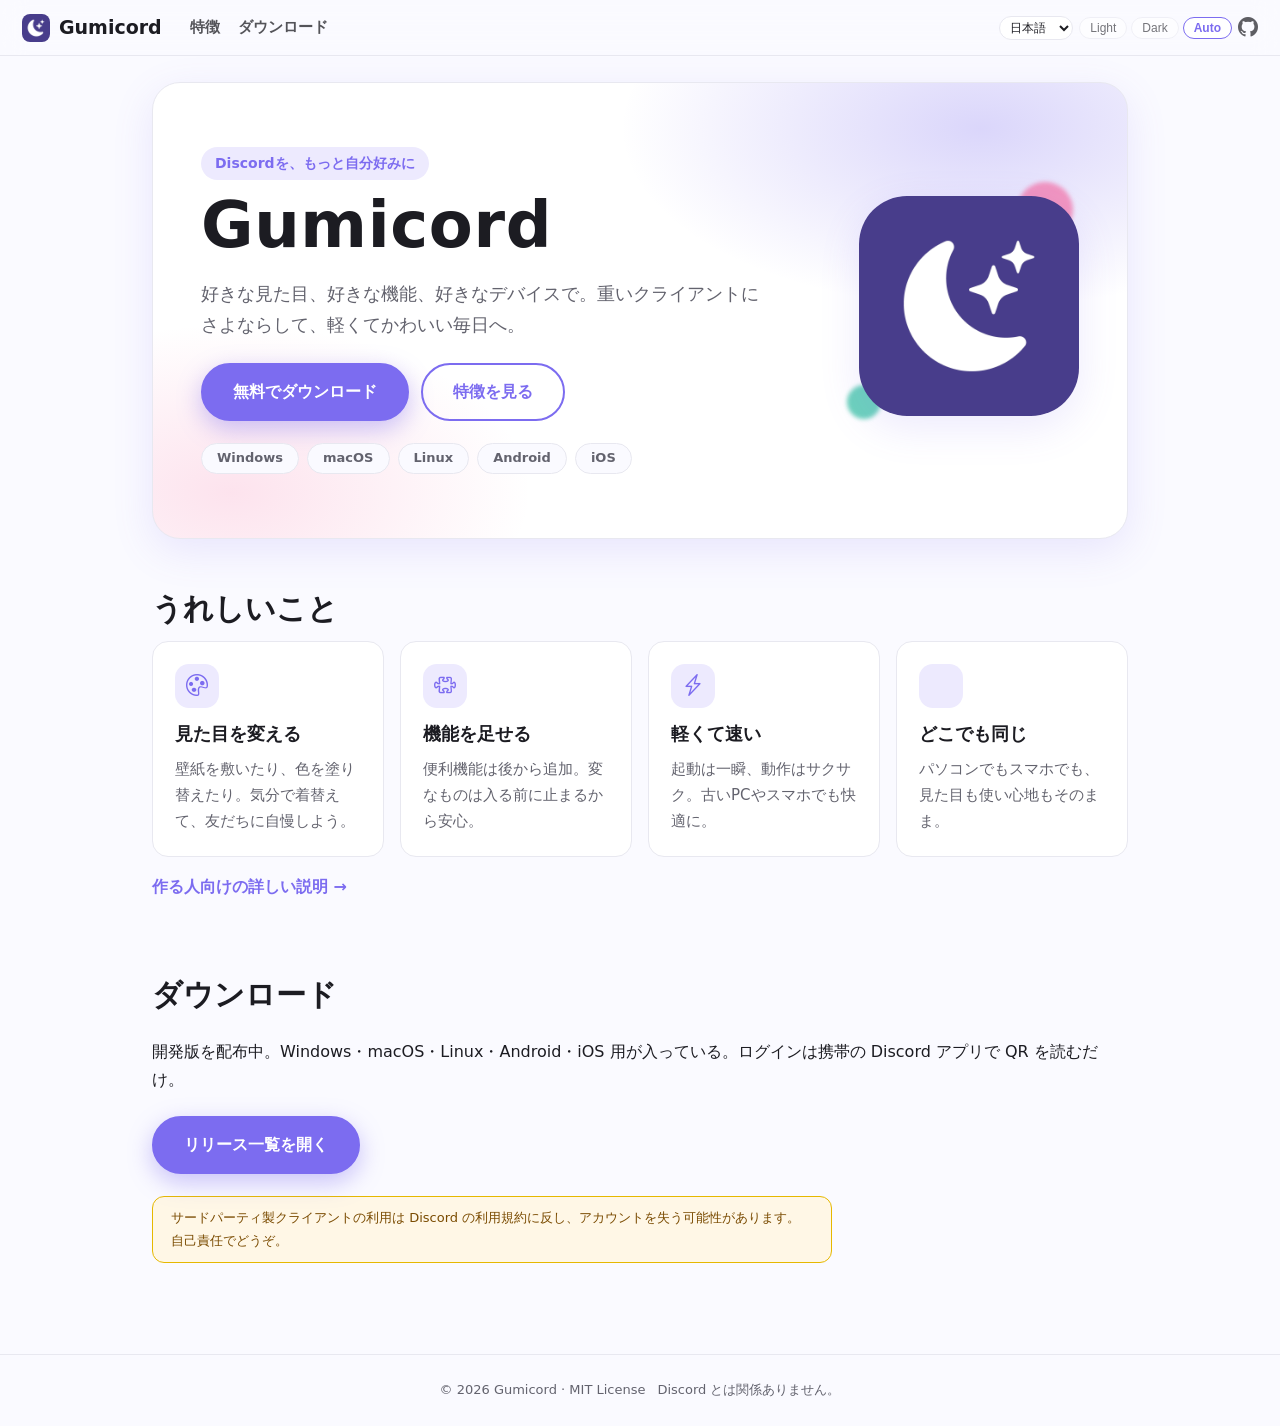
==== ja/index.html @ 81ace767 "feat: English-first with Japanese page, SEO, OGP, icons, no demo" ====
<!DOCTYPE html>
<html lang="ja" data-theme="light">
<head>
  <meta charset="UTF-8">
  <title>Gumicord — Discordを、もっと自分好みに</title>
  <meta name="viewport" content="width=device-width, initial-scale=1.0">
  <meta name="description" content="Gumicord はテーマとプラグインで自分好みに育てる Discord クライアント。Windows・macOS・Linux・Android・iOS に対応。">
  <link rel="canonical" href="https://gumicord.github.io/ja/">
  <link rel="alternate" hreflang="en" href="https://gumicord.github.io/">
  <link rel="alternate" hreflang="ja" href="https://gumicord.github.io/ja/">
  <link rel="alternate" hreflang="x-default" href="https://gumicord.github.io/">
  <meta property="og:type" content="website">
  <meta property="og:site_name" content="Gumicord">
  <meta property="og:title" content="Gumicord — Discordを、もっと自分好みに">
  <meta property="og:description" content="テーマとプラグインで育てる Discord クライアント。Windows・macOS・Linux・Android・iOS に対応。">
  <meta property="og:url" content="https://gumicord.github.io/ja/">
  <meta property="og:image" content="https://gumicord.github.io/assets/app-icon-desktop.png">
  <meta property="og:locale" content="ja_JP">
  <meta name="twitter:card" content="summary">
  <meta name="twitter:title" content="Gumicord — Discordを、もっと自分好みに">
  <meta name="twitter:description" content="テーマとプラグインで育てる Discord クライアント。Windows・macOS・Linux・Android・iOS に対応。">
  <meta name="twitter:image" content="https://gumicord.github.io/assets/app-icon-desktop.png">
  <meta name="theme-color" content="#7c6cf0">
  <meta name="color-scheme" content="light dark">
  <link rel="icon" href="../assets/app-icon-desktop.png">
  <link rel="stylesheet" href="https://cdn.jsdelivr.net/npm/bootstrap-icons@1/font/bootstrap-icons.min.css">
  <link rel="stylesheet" href="../css/styles.css">
</head>
<body>
  <header class="top">
    <a class="brand" href="#top">
      <img src="../assets/app-icon-desktop.png" alt="" width="28" height="28">
      <span>Gumicord</span>
    </a>
    <nav class="links">
      <a href="#features">特徴</a>
      <a href="#download">ダウンロード</a>
    </nav>
    <div class="controls">
      <select id="lang-select" aria-label="Language">
        <option value="ja" selected>日本語</option>
        <option value="en">English</option>
      </select>
      <div class="theme-switch" role="group" aria-label="Color theme">
        <button type="button" data-mode="light" aria-pressed="false">Light</button>
        <button type="button" data-mode="dark" aria-pressed="false">Dark</button>
        <button type="button" data-mode="auto" aria-pressed="true">Auto</button>
      </div>
      <a class="github-mark" href="https://github.com/gumicord/gumicord" target="_blank" rel="noopener" aria-label="GitHub repository">
        <i class="bi bi-github" style="font-size: 20px;"></i>
      </a>
    </div>
  </header>

  <main id="top">
    <section class="hero">
      <div class="hero-inner">
        <div class="hero-copy">
          <p class="eyebrow">Discordを、もっと自分好みに</p>
          <h1>Gumicord</h1>
          <p class="tagline">好きな見た目、好きな機能、好きなデバイスで。重いクライアントにさよならして、軽くてかわいい毎日へ。</p>
          <div class="cta">
            <a class="btn primary" href="https://github.com/gumicord/gumicord-nightly/releases">無料でダウンロード</a>
            <a class="btn ghost" href="#features">特徴を見る</a>
          </div>
          <ul class="platforms" aria-label="Platforms">
            <li>Windows</li><li>macOS</li><li>Linux</li><li>Android</li><li>iOS</li>
          </ul>
        </div>
        <div class="hero-art" aria-hidden="true">
          <div class="orb orb-a"></div>
          <div class="orb orb-b"></div>
          <img src="../assets/app-icon-desktop.png" alt="">
        </div>
      </div>
    </section>

    <section id="features" class="block">
      <h2>うれしいこと</h2>
      <div class="grid">
        <article>
          <div class="icon"><i class="bi bi-palette"></i></div>
          <h3>見た目を変える</h3>
          <p>壁紙を敷いたり、色を塗り替えたり。気分で着替えて、友だちに自慢しよう。</p>
        </article>
        <article>
          <div class="icon"><i class="bi bi-puzzle"></i></div>
          <h3>機能を足せる</h3>
          <p>便利機能は後から追加。変なものは入る前に止まるから安心。</p>
        </article>
        <article>
          <div class="icon"><i class="bi bi-lightning-charge"></i></div>
          <h3>軽くて速い</h3>
          <p>起動は一瞬、動作はサクサク。古いPCやスマホでも快適に。</p>
        </article>
        <article>
          <div class="icon"><i class="bi bi-devices"></i></div>
          <h3>どこでも同じ</h3>
          <p>パソコンでもスマホでも、見た目も使い心地もそのまま。</p>
        </article>
      </div>
      <p class="more"><a href="https://gumicord.github.io/api-docs/">作る人向けの詳しい説明 →</a></p>
    </section>

    <section id="download" class="block">
      <h2>ダウンロード</h2>
      <p>開発版を配布中。Windows・macOS・Linux・Android・iOS 用が入っている。ログインは携帯の Discord アプリで QR を読むだけ。</p>
      <div class="cta">
        <a class="btn primary" href="https://github.com/gumicord/gumicord-nightly/releases">リリース一覧を開く</a>
      </div>
      <p class="warn small">サードパーティ製クライアントの利用は Discord の利用規約に反し、アカウントを失う可能性があります。自己責任でどうぞ。</p>
    </section>
  </main>

  <footer>
    <span>© 2026 Gumicord · MIT License</span>
    <span class="disclaimer">Discord とは関係ありません。</span>
  </footer>

  <script src="../js/app.js"></script>
</body>
</html>
---- css/styles.css ----
:root {
  --bg: #fafaff;
  --fg: #1c1c22;
  --muted: #63636e;
  --card: #ffffff;
  --border: #e8e8f0;
  --accent: #7c6cf0;
  --accent-soft: #edeafe;
  --accent-fg: #ffffff;
  --warn-bg: #fff7e6;
  --warn-fg: #7a4b00;
  --warn-border: #e6b800;
  --shadow: 0 12px 40px rgba(124, 108, 240, 0.14);
  --radius: 16px;
}
html[data-theme="dark"] {
  --bg: #121218;
  --fg: #ececf1;
  --muted: #a2a2ad;
  --card: #1c1c24;
  --border: #2e2e3a;
  --accent: #9a8ff5;
  --accent-soft: #26233d;
  --accent-fg: #14141a;
  --warn-bg: #2a2000;
  --warn-fg: #ffd479;
  --warn-border: #8a6d00;
  --shadow: 0 12px 40px rgba(0, 0, 0, 0.45);
}
* { box-sizing: border-box; }
body {
  margin: 0;
  background: var(--bg);
  color: var(--fg);
  font-family: "Inter", "Hiragino Maru Gothic ProN", "Hiragino Kaku Gothic ProN", "Noto Sans JP", system-ui, sans-serif;
  line-height: 1.75;
  transition: background 0.25s, color 0.25s;
}
.top {
  display: flex; align-items: center; gap: 16px;
  padding: 10px 22px;
  position: sticky; top: 0; z-index: 100;
  background: color-mix(in srgb, var(--bg) 82%, transparent);
  backdrop-filter: blur(12px);
  border-bottom: 1px solid var(--border);
  flex-wrap: wrap;
}
.brand { display: flex; align-items: center; gap: 9px; font-weight: 800; font-size: 19px; color: var(--fg); text-decoration: none; }
.brand img { border-radius: 8px; }
.links { display: flex; gap: 18px; margin-left: 12px; }
.links a { color: var(--fg); text-decoration: none; opacity: 0.75; font-weight: 600; font-size: 15px; }
.links a:hover { opacity: 1; color: var(--accent); }
.controls { margin-left: auto; display: flex; gap: 6px; align-items: center; }
.controls select {
  font-size: 12px; padding: 3px 6px;
  border: 1px solid var(--border); border-radius: 999px;
  background: var(--card); color: inherit; cursor: pointer;
}
.controls select option { color: initial; }
.theme-switch { display: flex; gap: 4px; }
.theme-switch button {
  font-size: 12px; padding: 3px 10px;
  border: 1px solid var(--border); border-radius: 999px;
  background: var(--card); color: inherit; cursor: pointer; opacity: 0.6;
}
.theme-switch button[aria-pressed="true"] { opacity: 1; font-weight: bold; border-color: var(--accent); color: var(--accent); }
.github-mark { display: inline-flex; color: inherit; opacity: 0.7; }
.github-mark:hover { opacity: 1; color: var(--accent); }
main { max-width: 1020px; margin: 0 auto; padding: 0 22px 70px; }

/* hero */
.hero {
  border-radius: 28px;
  margin-top: 26px;
  padding: 64px 48px;
  background:
    radial-gradient(600px 300px at 85% 10%, rgba(124, 108, 240, 0.28), transparent 60%),
    radial-gradient(500px 280px at 8% 90%, rgba(244, 114, 167, 0.20), transparent 60%),
    var(--card);
  border: 1px solid var(--border);
  box-shadow: var(--shadow);
  overflow: hidden;
}
.hero-inner { display: flex; gap: 40px; align-items: center; flex-wrap: wrap; }
.hero-copy { flex: 1 1 320px; }
.eyebrow {
  display: inline-block; margin: 0 0 10px;
  background: var(--accent-soft); color: var(--accent);
  font-weight: 700; font-size: 14px;
  padding: 4px 14px; border-radius: 999px;
}
.hero h1 { font-size: 64px; margin: 0 0 10px; letter-spacing: 0.01em; line-height: 1.1; }
.tagline { font-size: 18px; color: var(--muted); max-width: 560px; }
.cta { display: flex; gap: 12px; flex-wrap: wrap; margin: 22px 0; }
.btn {
  display: inline-block; padding: 13px 30px; border-radius: 999px;
  font-weight: 800; font-size: 16px; text-decoration: none;
  border: 2px solid var(--accent); color: var(--accent);
  transition: transform 0.12s;
}
.btn:hover { transform: translateY(-2px); }
.btn.primary { background: var(--accent); color: #fff; box-shadow: 0 8px 24px rgba(124, 108, 240, 0.4); }
html[data-theme="dark"] .btn.primary { color: #14141a; }
.btn.ghost { background: transparent; }
.platforms { list-style: none; display: flex; gap: 8px; flex-wrap: wrap; padding: 0; margin: 6px 0 0; }
.platforms li { border: 1px solid var(--border); background: var(--bg); border-radius: 999px; padding: 3px 15px; font-size: 13px; color: var(--muted); font-weight: 600; }
.hero-art { position: relative; flex: 0 0 220px; margin: 0 auto; }
.hero-art img { width: 220px; height: 220px; border-radius: 48px; box-shadow: var(--shadow); position: relative; }
.orb { position: absolute; border-radius: 50%; filter: blur(2px); opacity: 0.7; animation: float 5s ease-in-out infinite; }
.orb-a { width: 56px; height: 56px; background: #f472a7; top: -14px; right: 6px; }
.orb-b { width: 34px; height: 34px; background: #2fbfa0; bottom: 6px; left: -12px; animation-delay: 2.2s; }
@keyframes float { 0%, 100% { transform: translateY(0); } 50% { transform: translateY(-14px); } }

/* features */
.block { padding: 44px 0 8px; }
.block h2 { font-size: 30px; margin: 0 0 6px; }
.grid { display: grid; grid-template-columns: repeat(auto-fit, minmax(220px, 1fr)); gap: 16px; }
.grid article {
  background: var(--card); border: 1px solid var(--border);
  border-radius: var(--radius); padding: 22px;
  transition: transform 0.12s, box-shadow 0.12s;
}
.grid article:hover { transform: translateY(-4px); box-shadow: var(--shadow); }
.grid .icon {
  width: 44px; height: 44px; border-radius: 14px;
  background: var(--accent-soft); color: var(--accent);
  display: flex; align-items: center; justify-content: center;
  font-size: 22px; margin-bottom: 10px;
}
.grid h3 { margin: 0 0 6px; font-size: 18px; }
.grid p { margin: 0; color: var(--muted); font-size: 15px; }
.more { margin-top: 16px; }
.more a { color: var(--accent); font-weight: 700; text-decoration: none; }

/* download */
.warn {
  background: var(--warn-bg); color: var(--warn-fg);
  border: 1px solid var(--warn-border); border-radius: 12px;
  padding: 10px 18px; font-size: 14px; max-width: 680px;
}
.warn.small { font-size: 13px; }
footer {
  border-top: 1px solid var(--border); color: var(--muted);
  display: flex; gap: 12px; justify-content: center; flex-wrap: wrap;
  padding: 24px; font-size: 13px;
}
@media (max-width: 640px) {
  .hero { padding: 44px 24px; }
  .hero h1 { font-size: 44px; }
  .links { display: none; }
  .hero-art { display: none; }
  .mk-channels { display: none; }
}
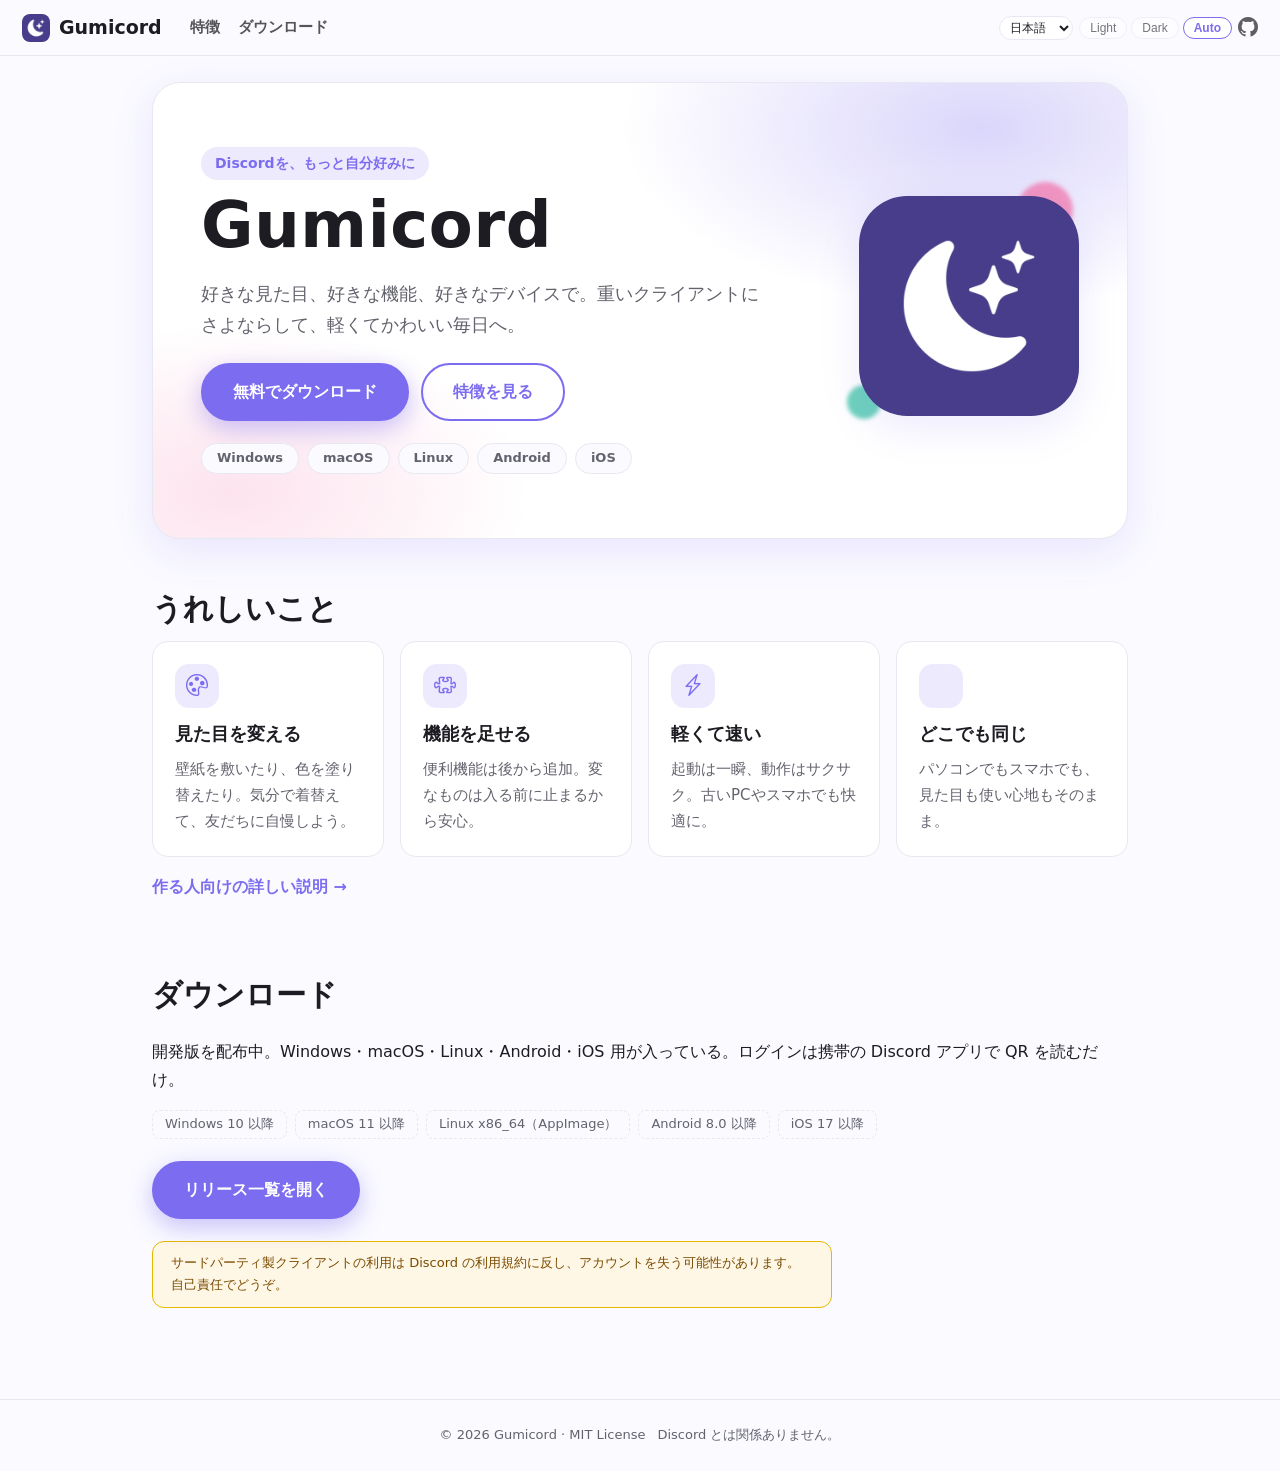
==== commit f885e163: "feat: system requirements and English-first pages" ====
--- a/ja/index.html
+++ b/ja/index.html
@@ -105,6 +105,9 @@
     <section id="download" class="block">
       <h2>ダウンロード</h2>
       <p>開発版を配布中。Windows・macOS・Linux・Android・iOS 用が入っている。ログインは携帯の Discord アプリで QR を読むだけ。</p>
+      <ul class="reqs">
+        <li>Windows 10 以降</li><li>macOS 11 以降</li><li>Linux x86_64（AppImage）</li><li>Android 8.0 以降</li><li>iOS 17 以降</li>
+      </ul>
       <div class="cta">
         <a class="btn primary" href="https://github.com/gumicord/gumicord-nightly/releases">リリース一覧を開く</a>
       </div>
--- a/css/styles.css
+++ b/css/styles.css
@@ -139,6 +139,8 @@
   padding: 10px 18px; font-size: 14px; max-width: 680px;
 }
 .warn.small { font-size: 13px; }
+.reqs { list-style: none; display: flex; gap: 8px; flex-wrap: wrap; padding: 0; margin: 14px 0; }
+.reqs li { font-size: 13px; color: var(--muted); border: 1px dashed var(--border); border-radius: 8px; padding: 2px 12px; }
 footer {
   border-top: 1px solid var(--border); color: var(--muted);
   display: flex; gap: 12px; justify-content: center; flex-wrap: wrap;
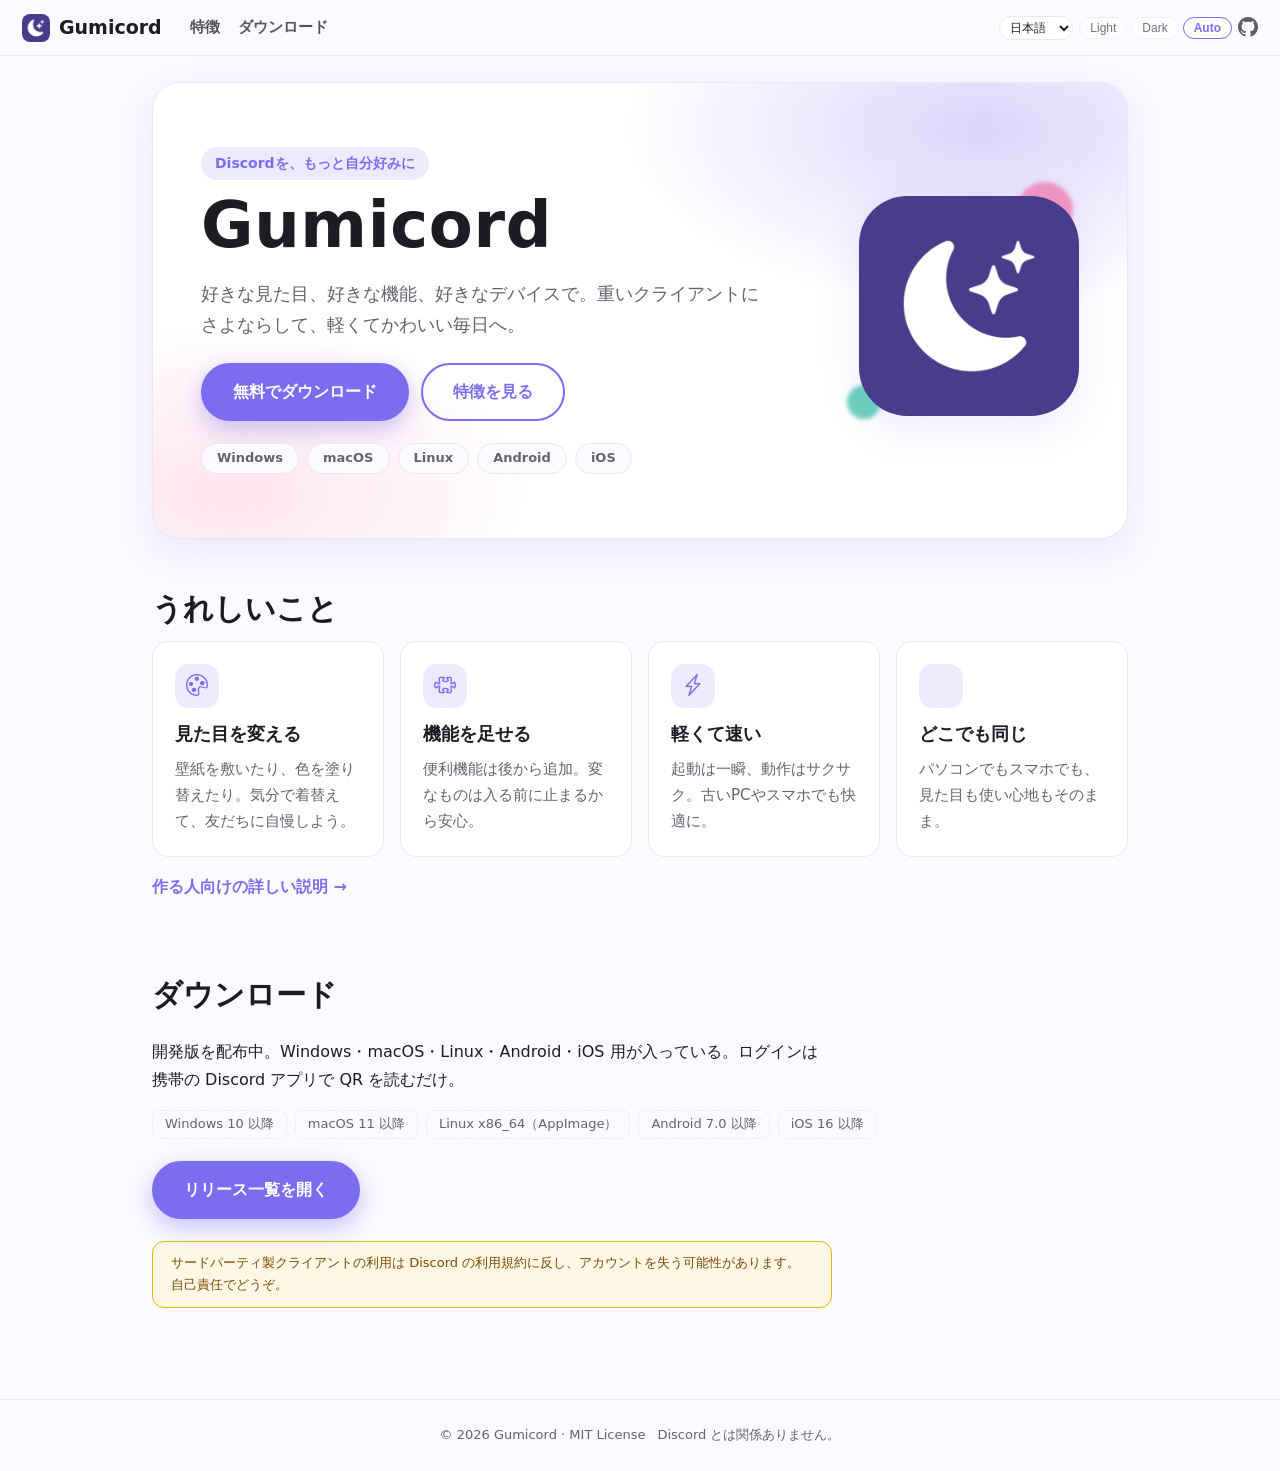
==== commit b7d63c0c: "fix: left-align download section and match warning width to text" ====
--- a/ja/index.html
+++ b/ja/index.html
@@ -106,7 +106,7 @@
       <h2>ダウンロード</h2>
       <p>開発版を配布中。Windows・macOS・Linux・Android・iOS 用が入っている。ログインは携帯の Discord アプリで QR を読むだけ。</p>
       <ul class="reqs">
-        <li>Windows 10 以降</li><li>macOS 11 以降</li><li>Linux x86_64（AppImage）</li><li>Android 8.0 以降</li><li>iOS 17 以降</li>
+        <li>Windows 10 以降</li><li>macOS 11 以降</li><li>Linux x86_64（AppImage）</li><li>Android 7.0 以降</li><li>iOS 16 以降</li>
       </ul>
       <div class="cta">
         <a class="btn primary" href="https://github.com/gumicord/gumicord-nightly/releases">リリース一覧を開く</a>
--- a/css/styles.css
+++ b/css/styles.css
@@ -139,6 +139,8 @@
   padding: 10px 18px; font-size: 14px; max-width: 680px;
 }
 .warn.small { font-size: 13px; }
+#download .cta { justify-content: flex-start; }
+#download > p { max-width: 680px; }
 .reqs { list-style: none; display: flex; gap: 8px; flex-wrap: wrap; padding: 0; margin: 14px 0; }
 .reqs li { font-size: 13px; color: var(--muted); border: 1px dashed var(--border); border-radius: 8px; padding: 2px 12px; }
 footer {
